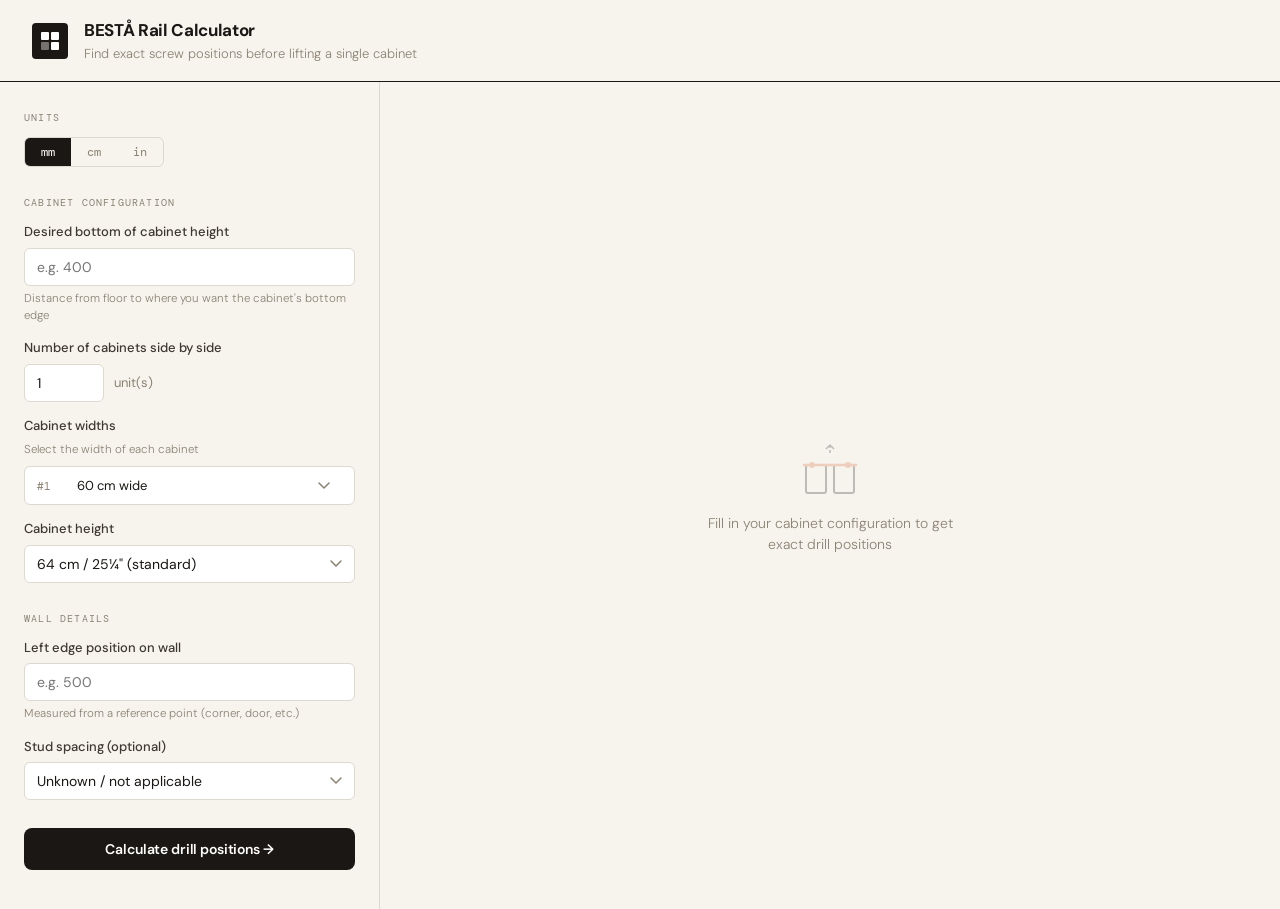
==== index.html @ 47ca7db7 "fix: add async Google Ads script to index and tv-bench HTML files" ====
<!doctype html>
<html lang="en">
  <head>
    <meta charset="UTF-8" />
    <meta name="viewport" content="width=device-width, initial-scale=1.0" />
    <title>BESTÅ Rail Calculator</title>
    <style>
      @import url('https://fonts.googleapis.com/css2?family=DM+Mono:ital,wght@0,400;0,500;1,400&family=DM+Sans:ital,opsz,wght@0,9..40,300;0,9..40,500;0,9..40,700;1,9..40,300&display=swap');

      *,
      *::before,
      *::after {
        box-sizing: border-box;
        margin: 0;
        padding: 0;
      }

      :root {
        --cream: #f7f4ee;
        --dark: #1a1714;
        --mid: #3d3830;
        --muted: #8a8274;
        --accent: #d4622a;
        --accent-soft: #f0ddd4;
        --rail-blue: #2c5f8a;
        --rail-blue-soft: #d6e6f4;
        --green: #2e6b4a;
        --green-soft: #d4ebe0;
        --border: #ddd8d0;
      }

      body {
        font-family: 'DM Sans', system-ui, sans-serif;
        background: var(--cream);
        color: var(--dark);
        min-height: 100vh;
        font-size: 15px;
        line-height: 1.5;
      }

      header {
        border-bottom: 1.5px solid var(--dark);
        padding: 18px 32px;
        display: flex;
        align-items: center;
        gap: 16px;
      }

      .logo-mark {
        width: 36px;
        height: 36px;
        background: var(--dark);
        border-radius: 4px;
        display: grid;
        place-items: center;
        flex-shrink: 0;
      }
      .logo-mark svg {
        width: 22px;
        height: 22px;
      }

      header h1 {
        font-size: 17px;
        font-weight: 700;
        letter-spacing: -0.02em;
      }
      header p {
        font-size: 13px;
        color: var(--muted);
        font-weight: 300;
      }

      .layout {
        display: grid;
        grid-template-columns: 380px 1fr;
        min-height: calc(100vh - 73px);
      }

      /* ── SIDEBAR ── */
      .sidebar {
        border-right: 1.5px solid var(--border);
        padding: 28px 24px;
        display: flex;
        flex-direction: column;
        gap: 28px;
        overflow-y: auto;
      }

      .section-label {
        font-family: 'DM Mono', monospace;
        font-size: 10px;
        letter-spacing: 0.12em;
        text-transform: uppercase;
        color: var(--muted);
        margin-bottom: 12px;
      }

      .field-group {
        display: flex;
        flex-direction: column;
        gap: 14px;
      }

      .field label {
        display: block;
        font-size: 13px;
        font-weight: 500;
        margin-bottom: 6px;
        color: var(--mid);
      }
      .field .hint {
        font-size: 11.5px;
        color: var(--muted);
        margin-top: 4px;
        font-weight: 300;
      }

      .units-toggle {
        display: flex;
        border: 1.5px solid var(--border);
        border-radius: 6px;
        overflow: hidden;
        width: fit-content;
      }
      .units-toggle button {
        padding: 6px 16px;
        font-family: 'DM Mono', monospace;
        font-size: 12px;
        background: none;
        border: none;
        cursor: pointer;
        color: var(--muted);
        transition: all 0.15s;
      }
      .units-toggle button.active {
        background: var(--dark);
        color: white;
      }

      select,
      input[type='number'] {
        width: 100%;
        padding: 9px 12px;
        border: 1.5px solid var(--border);
        border-radius: 6px;
        font-family: 'DM Sans', sans-serif;
        font-size: 14px;
        background: white;
        color: var(--dark);
        appearance: none;
        transition: border-color 0.15s;
      }
      select:focus,
      input[type='number']:focus {
        outline: none;
        border-color: var(--accent);
      }
      select {
        background-image: url("data:image/svg+xml,%3Csvg xmlns='http://www.w3.org/2000/svg' width='12' height='8' fill='none'%3E%3Cpath d='M1 1l5 5 5-5' stroke='%238A8274' stroke-width='1.5' stroke-linecap='round' stroke-linejoin='round'/%3E%3C/svg%3E");
        background-repeat: no-repeat;
        background-position: right 12px center;
        padding-right: 32px;
      }

      .cabinet-count {
        display: flex;
        align-items: center;
        gap: 10px;
      }
      .cabinet-count input[type='number'] {
        width: 80px;
      }

      .unit-row {
        display: flex;
        gap: 8px;
        align-items: center;
        padding: 10px 12px;
        background: white;
        border: 1.5px solid var(--border);
        border-radius: 6px;
      }
      .unit-row .unit-label {
        font-family: 'DM Mono', monospace;
        font-size: 11px;
        color: var(--muted);
        min-width: 32px;
        flex-shrink: 0;
      }
      .unit-row select {
        border: none;
        padding: 0 24px 0 0;
        font-size: 13px;
        background-color: transparent;
        flex: 1;
      }
      .unit-row select:focus {
        border: none;
      }

      .btn-primary {
        width: 100%;
        padding: 12px;
        background: var(--dark);
        color: white;
        border: none;
        border-radius: 8px;
        font-family: 'DM Sans', sans-serif;
        font-size: 14px;
        font-weight: 600;
        cursor: pointer;
        letter-spacing: -0.01em;
        transition: opacity 0.15s;
      }
      .btn-primary:hover {
        opacity: 0.85;
      }

      /* ── MAIN ── */
      .main {
        padding: 28px 32px;
        overflow-y: auto;
      }

      .placeholder {
        height: 100%;
        display: flex;
        flex-direction: column;
        align-items: center;
        justify-content: center;
        gap: 12px;
        color: var(--muted);
        text-align: center;
      }
      .placeholder svg {
        opacity: 0.25;
      }
      .placeholder p {
        font-size: 14px;
        font-weight: 300;
        max-width: 260px;
      }

      /* ── RESULTS ── */
      .results {
        display: flex;
        flex-direction: column;
        gap: 24px;
      }

      .result-header {
        padding-bottom: 16px;
        border-bottom: 1.5px solid var(--border);
      }
      .result-header h2 {
        font-size: 20px;
        font-weight: 700;
        letter-spacing: -0.02em;
      }
      .result-header p {
        font-size: 13px;
        color: var(--muted);
        margin-top: 4px;
      }

      .card {
        background: white;
        border: 1.5px solid var(--border);
        border-radius: 10px;
        overflow: hidden;
      }
      .card-header {
        padding: 14px 18px;
        border-bottom: 1.5px solid var(--border);
        display: flex;
        align-items: center;
        gap: 10px;
      }
      .card-header .icon {
        width: 28px;
        height: 28px;
        border-radius: 6px;
        display: grid;
        place-items: center;
        flex-shrink: 0;
      }
      .card-header h3 {
        font-size: 14px;
        font-weight: 600;
      }
      .card-body {
        padding: 16px 18px;
        display: flex;
        flex-direction: column;
        gap: 12px;
      }

      .measurement-row {
        display: flex;
        justify-content: space-between;
        align-items: center;
        padding: 10px 14px;
        border-radius: 6px;
        border: 1.5px solid var(--border);
      }
      .measurement-row .m-label {
        font-size: 13px;
        color: var(--mid);
      }
      .measurement-row .m-value {
        font-family: 'DM Mono', monospace;
        font-size: 16px;
        font-weight: 500;
        color: var(--dark);
      }
      .measurement-row.highlight {
        background: var(--accent-soft);
        border-color: var(--accent);
      }
      .measurement-row.highlight .m-value {
        color: var(--accent);
      }
      .measurement-row.blue {
        background: var(--rail-blue-soft);
        border-color: var(--rail-blue);
      }
      .measurement-row.blue .m-value {
        color: var(--rail-blue);
      }

      .note {
        display: flex;
        gap: 10px;
        align-items: flex-start;
        padding: 10px 14px;
        background: var(--green-soft);
        border: 1.5px solid var(--green);
        border-radius: 6px;
        font-size: 12.5px;
        color: #1e4d32;
        line-height: 1.5;
      }
      .note svg {
        flex-shrink: 0;
        margin-top: 1px;
      }

      .warn {
        display: flex;
        gap: 10px;
        align-items: flex-start;
        padding: 10px 14px;
        background: #fef3e2;
        border: 1.5px solid #e8a020;
        border-radius: 6px;
        font-size: 12.5px;
        color: #7a4a00;
        line-height: 1.5;
      }

      /* ── DIAGRAM ── */
      .diagram-wrap {
        background: white;
        border: 1.5px solid var(--border);
        border-radius: 10px;
        padding: 20px;
      }
      .diagram-wrap h3 {
        font-size: 13px;
        font-weight: 600;
        margin-bottom: 16px;
        color: var(--mid);
        font-family: 'DM Mono', monospace;
        letter-spacing: 0.06em;
        text-transform: uppercase;
        font-size: 10.5px;
      }

      svg.diagram {
        width: 100%;
        height: auto;
        display: block;
      }

      .steps-list {
        display: flex;
        flex-direction: column;
        gap: 10px;
      }
      .step {
        display: flex;
        gap: 12px;
        align-items: flex-start;
      }
      .step-num {
        width: 22px;
        height: 22px;
        background: var(--dark);
        color: white;
        border-radius: 50%;
        display: grid;
        place-items: center;
        font-family: 'DM Mono', monospace;
        font-size: 11px;
        font-weight: 500;
        flex-shrink: 0;
        margin-top: 1px;
      }
      .step-text {
        font-size: 13px;
        line-height: 1.5;
        color: var(--mid);
      }
      .step-text strong {
        color: var(--dark);
      }

      @media (max-width: 800px) {
        .layout {
          grid-template-columns: 1fr;
        }
        .sidebar {
          border-right: none;
          border-bottom: 1.5px solid var(--border);
        }
      }
    </style>
    <script
      async
      src="https://pagead2.googlesyndication.com/pagead/js/adsbygoogle.js?client=ca-pub-3399938065938082"
      crossorigin="anonymous"
    ></script>
  </head>
  <body>
    <header>
      <div class="logo-mark">
        <svg viewBox="0 0 22 22" fill="none" xmlns="http://www.w3.org/2000/svg">
          <rect x="2" y="2" width="8" height="8" rx="1" fill="white" />
          <rect x="12" y="2" width="8" height="8" rx="1" fill="white" />
          <rect
            x="2"
            y="12"
            width="8"
            height="8"
            rx="1"
            fill="white"
            opacity="0.4"
          />
          <rect x="12" y="12" width="8" height="8" rx="1" fill="white" />
        </svg>
      </div>
      <div>
        <h1>BESTÅ Rail Calculator</h1>
        <p>Find exact screw positions before lifting a single cabinet</p>
      </div>
    </header>

    <div class="layout">
      <aside class="sidebar">
        <div>
          <div class="section-label">Units</div>
          <div class="units-toggle">
            <button class="active" onclick="setUnit('mm')">mm</button>
            <button onclick="setUnit('cm')">cm</button>
            <button onclick="setUnit('in')">in</button>
          </div>
        </div>

        <div>
          <div class="section-label">Cabinet configuration</div>
          <div class="field-group">
            <div class="field">
              <label>Desired bottom of cabinet height</label>
              <input
                type="number"
                id="bottom-height"
                placeholder="e.g. 400"
                min="0"
                step="1"
              />
              <div class="hint" id="bottom-hint">
                Distance from floor to where you want the cabinet's bottom edge
              </div>
            </div>

            <div class="field">
              <label>Number of cabinets side by side</label>
              <div class="cabinet-count">
                <input
                  type="number"
                  id="num-cabinets"
                  value="1"
                  min="1"
                  max="8"
                  step="1"
                  style="width: 80px"
                />
                <span style="font-size: 13px; color: var(--muted)"
                  >unit(s)</span
                >
              </div>
            </div>

            <div class="field">
              <label id="units-label">Cabinet widths</label>
              <div class="hint" style="margin-bottom: 8px">
                Select the width of each cabinet
              </div>
              <div id="cabinet-selects" class="field-group"></div>
            </div>

            <div class="field">
              <label>Cabinet height</label>
              <select id="cabinet-height">
                <option value="380">38 cm / 15" (short)</option>
                <option value="640" selected>64 cm / 25¼" (standard)</option>
              </select>
            </div>
          </div>
        </div>

        <div>
          <div class="section-label">Wall details</div>
          <div class="field-group">
            <div class="field">
              <label>Left edge position on wall</label>
              <input
                type="number"
                id="left-edge"
                placeholder="e.g. 500"
                min="0"
                step="1"
              />
              <div class="hint">
                Measured from a reference point (corner, door, etc.)
              </div>
            </div>
            <div class="field">
              <label>Stud spacing (optional)</label>
              <select id="stud-spacing">
                <option value="0">Unknown / not applicable</option>
                <option value="400">40 cm / 400 mm (European standard)</option>
                <option value="406">16" / 406 mm (North American)</option>
                <option value="600">60 cm / 600 mm (some European)</option>
                <option value="610">24" / 610 mm (North American alt)</option>
              </select>
            </div>
          </div>
        </div>

        <button class="btn-primary" onclick="calculate()">
          Calculate drill positions →
        </button>
      </aside>

      <main class="main">
        <div class="placeholder" id="placeholder">
          <svg width="64" height="64" viewBox="0 0 64 64" fill="none">
            <rect
              x="8"
              y="28"
              width="20"
              height="28"
              rx="2"
              stroke="#1A1714"
              stroke-width="2"
            />
            <rect
              x="36"
              y="28"
              width="20"
              height="28"
              rx="2"
              stroke="#1A1714"
              stroke-width="2"
            />
            <line
              x1="6"
              y1="28"
              x2="58"
              y2="28"
              stroke="#D4622A"
              stroke-width="2.5"
              stroke-linecap="round"
            />
            <circle cx="14" cy="28" r="3" fill="#D4622A" />
            <circle cx="50" cy="28" r="3" fill="#D4622A" />
            <line
              x1="32"
              y1="16"
              x2="32"
              y2="8"
              stroke="#1A1714"
              stroke-width="1.5"
              stroke-dasharray="3 2"
            />
            <polyline
              points="28,12 32,8 36,12"
              stroke="#1A1714"
              stroke-width="1.5"
              stroke-linejoin="round"
              fill="none"
            />
          </svg>
          <p>Fill in your cabinet configuration to get exact drill positions</p>
        </div>
        <div class="results" id="results" style="display: none"></div>
      </main>
    </div>

    <script>
      // ── Constants (all in mm) ──────────────────────────────────────────────
      const CABINET_WIDTHS_MM = { 60: 600, 120: 1200 };
      // The BESTA suspension rail hook engages near the very top of the cabinet.
      // IKEA instructs that the RAIL screw holes sit ~37mm from the top of the cabinet
      // (same principle as METOD where rail bottom = top - 60mm, but BESTA rail is narrower;
      // empirically confirmed: hook clips attach at ~top - 37mm on the cabinet back)
      const RAIL_SCREW_OFFSET_FROM_TOP = 37; // mm: how far below cabinet top the rail screw centre is
      // Rail width matches cabinet width (one 60cm rail per 60cm cabinet, two for 120cm)
      // The rail screw holes sit at the very top of the rail strip (≈ 10mm from rail's own top edge)
      // But from the CABINET's perspective: the hook on the cabinet back sits at top - 37mm

      // BESTA frame widths (nominal mm)
      // 60cm frame: 598mm actual
      // 120cm frame: 1196mm actual (gap between is ~4mm filler)
      const FRAME_ACTUAL = { 60: 598, 120: 1196 };

      let currentUnit = 'mm';

      function setUnit(u) {
        currentUnit = u;
        document.querySelectorAll('.units-toggle button').forEach((b) => {
          b.classList.toggle('active', b.textContent === u);
        });
        const hint = document.getElementById('bottom-hint');
        const labels = {
          mm: "Distance from floor to where you want the cabinet's bottom edge",
          cm: 'Distance from floor to bottom edge of cabinet',
          in: 'Distance from floor to bottom edge of cabinet',
        };
        hint.textContent = labels[u];
        document.getElementById('units-label').textContent =
          `Cabinet widths (${u === 'in' ? 'inches' : u})`;
        updateSelectLabels();
      }

      function toMM(v) {
        if (currentUnit === 'cm') return v * 10;
        if (currentUnit === 'in') return v * 25.4;
        return v;
      }

      function fromMM(v) {
        if (currentUnit === 'cm') return +(v / 10).toFixed(1);
        if (currentUnit === 'in') return +(v / 25.4).toFixed(3);
        return Math.round(v);
      }

      function fmt(mm) {
        const v = fromMM(mm);
        if (currentUnit === 'in') {
          // Show as decimal and fraction
          const whole = Math.floor(v);
          const frac = v - whole;
          const fracs = [
            [1 / 2, '½'],
            [1 / 4, '¼'],
            [3 / 4, '¾'],
            [1 / 8, '⅛'],
            [3 / 8, '⅜'],
            [5 / 8, '⅝'],
            [7 / 8, '⅞'],
          ];
          for (const [f, s] of fracs) {
            if (Math.abs(frac - f) < 0.02)
              return `${whole > 0 ? whole : ''}${s}"`;
          }
          return `${v.toFixed(2)}"`;
        }
        if (currentUnit === 'cm') return `${v} cm`;
        return `${v} mm`;
      }

      function updateSelectLabels() {
        const selects = document.querySelectorAll('#cabinet-selects select');
        selects.forEach((s) => {
          const val = s.value;
          s.innerHTML = unitOptions();
          s.value = val;
        });
      }

      function unitOptions() {
        if (currentUnit === 'in') {
          return `<option value="60">23⅝" wide</option><option value="120">47¼" wide</option>`;
        }
        return `<option value="60">60 cm wide</option><option value="120">120 cm wide</option>`;
      }

      function rebuildSelects() {
        const n = parseInt(document.getElementById('num-cabinets').value) || 1;
        const container = document.getElementById('cabinet-selects');
        const existing = container.querySelectorAll('select');
        const vals = [...existing].map((s) => s.value);

        container.innerHTML = '';
        for (let i = 0; i < n; i++) {
          const row = document.createElement('div');
          row.className = 'unit-row';
          row.innerHTML = `<span class="unit-label">#${i + 1}</span><select>${unitOptions()}</select>`;
          if (vals[i]) row.querySelector('select').value = vals[i];
          container.appendChild(row);
        }
      }

      document
        .getElementById('num-cabinets')
        .addEventListener('input', rebuildSelects);
      rebuildSelects();

      function calculate() {
        const bottomHeightInput = parseFloat(
          document.getElementById('bottom-height').value,
        );
        if (isNaN(bottomHeightInput) || bottomHeightInput < 0) {
          alert('Please enter a valid bottom height.');
          return;
        }
        const bottomHeightMM = toMM(bottomHeightInput);
        const cabinetHeightMM = parseInt(
          document.getElementById('cabinet-height').value,
        );
        const topHeightMM = bottomHeightMM + cabinetHeightMM;

        // Rail screw centre height from floor
        const railScrewHeightMM = topHeightMM - RAIL_SCREW_OFFSET_FROM_TOP;

        // Gather cabinet widths
        const selects = document.querySelectorAll('#cabinet-selects select');
        const cabWidths = [...selects].map((s) => parseInt(s.value)); // in cm keys

        const leftEdgeInput =
          parseFloat(document.getElementById('left-edge').value) || 0;
        const leftEdgeMM = toMM(leftEdgeInput);
        const studSpacing = parseInt(
          document.getElementById('stud-spacing').value,
        );

        // Build cabinet layout
        let cumulativeX = leftEdgeMM;
        const cabinets = cabWidths.map((w, i) => {
          const actualW = FRAME_ACTUAL[String(w)];
          const numRails = w === 60 ? 1 : 2;
          const rails = [];

          if (w === 60) {
            // Single rail, centred within cabinet
            rails.push({
              x: cumulativeX + actualW / 2,
              label: `Rail ${i + 1}`,
            });
          } else {
            // Two rails at ¼ and ¾ positions
            rails.push({
              x: cumulativeX + actualW * 0.25,
              label: `Rail ${i + 1}A`,
            });
            rails.push({
              x: cumulativeX + actualW * 0.75,
              label: `Rail ${i + 1}B`,
            });
          }

          const cab = {
            index: i + 1,
            width: w,
            actualW,
            startX: cumulativeX,
            endX: cumulativeX + actualW,
            numRails,
            rails,
          };
          cumulativeX += actualW + 4; // 4mm gap between frames
          return cab;
        });

        const totalWidthMM = cumulativeX - leftEdgeMM - 4;

        // Stud hint
        let studHints = [];
        if (studSpacing > 0) {
          // Starting from leftEdge, find where studs would be within cabinet range
          const start = leftEdgeMM;
          const end = leftEdgeMM + totalWidthMM;
          for (let x = 0; x <= end + studSpacing; x += studSpacing) {
            if (x >= start - studSpacing && x <= end + studSpacing)
              studHints.push(x);
          }
        }

        // Render
        document.getElementById('placeholder').style.display = 'none';
        const resultsEl = document.getElementById('results');
        resultsEl.style.display = 'flex';

        resultsEl.innerHTML = `
    <div class="result-header">
      <h2>Drill positions for your BESTÅ</h2>
      <p>${cabWidths.length} cabinet${cabWidths.length > 1 ? 's' : ''} · ${fmt(totalWidthMM)} total width · ${document.getElementById('cabinet-height').options[document.getElementById('cabinet-height').selectedIndex].text}</p>
    </div>

    ${renderKeyMeasurements(bottomHeightMM, topHeightMM, railScrewHeightMM, totalWidthMM)}
    ${renderCabinetCards(cabinets, railScrewHeightMM)}
    ${renderDiagram(cabinets, bottomHeightMM, topHeightMM, railScrewHeightMM, leftEdgeMM, studHints)}
    ${renderInstructions(cabinets, railScrewHeightMM)}
  `;
      }

      function renderKeyMeasurements(bottom, top, railH, totalW) {
        return `
    <div class="card">
      <div class="card-header">
        <div class="icon" style="background:var(--accent-soft)">
          <svg width="16" height="16" viewBox="0 0 16 16" fill="none"><path d="M2 8h12M8 2v12" stroke="#D4622A" stroke-width="1.5" stroke-linecap="round"/><circle cx="8" cy="8" r="2.5" stroke="#D4622A" stroke-width="1.5"/></svg>
        </div>
        <h3>Key heights from floor</h3>
      </div>
      <div class="card-body">
        <div class="measurement-row">
          <span class="m-label">Cabinet bottom edge</span>
          <span class="m-value">${fmt(bottom)}</span>
        </div>
        <div class="measurement-row">
          <span class="m-label">Cabinet top edge</span>
          <span class="m-value">${fmt(top)}</span>
        </div>
        <div class="measurement-row highlight">
          <span class="m-label">🎯 Rail screw centre height</span>
          <span class="m-value">${fmt(railH)}</span>
        </div>
        <div class="note">
          <svg width="16" height="16" viewBox="0 0 16 16" fill="none"><circle cx="8" cy="8" r="6.5" stroke="#2E6B4A" stroke-width="1.3"/><path d="M8 7v4M8 5.5v.5" stroke="#2E6B4A" stroke-width="1.3" stroke-linecap="round"/></svg>
          <span>Draw a perfectly level line at <strong>${fmt(railH)}</strong> from the floor. This is where every screw goes — on this single horizontal line.</span>
        </div>
      </div>
    </div>
  `;
      }

      function renderCabinetCards(cabinets, railH) {
        return cabinets
          .map((cab) => {
            const railRows = cab.rails
              .map(
                (r) => `
      <div class="measurement-row blue">
        <span class="m-label">${r.label} — rail centre from left edge</span>
        <span class="m-value">${fmt(r.x)}</span>
      </div>
    `,
              )
              .join('');

            const railNote =
              cab.width === 120
                ? `<div class="note"><svg width="16" height="16" viewBox="0 0 16 16" fill="none"><circle cx="8" cy="8" r="6.5" stroke="#2E6B4A" stroke-width="1.3"/><path d="M8 7v4M8 5.5v.5" stroke="#2E6B4A" stroke-width="1.3" stroke-linecap="round"/></svg><span>120 cm frames need <strong>2 rails</strong>, positioned at roughly ¼ and ¾ across the cabinet width.</span></div>`
                : '';

            return `
      <div class="card">
        <div class="card-header">
          <div class="icon" style="background:#EEF2FF">
            <svg width="16" height="16" viewBox="0 0 16 16" fill="none"><rect x="2" y="6" width="12" height="8" rx="1.5" stroke="#3D50C3" stroke-width="1.3"/><path d="M5 6V4.5a3 3 0 016 0V6" stroke="#3D50C3" stroke-width="1.3" stroke-linecap="round"/></svg>
          </div>
          <h3>Cabinet ${cab.index} — ${cab.width} cm wide</h3>
        </div>
        <div class="card-body">
          <div class="measurement-row">
            <span class="m-label">Left edge of cabinet</span>
            <span class="m-value">${fmt(cab.startX)}</span>
          </div>
          <div class="measurement-row">
            <span class="m-label">Right edge of cabinet</span>
            <span class="m-value">${fmt(cab.endX)}</span>
          </div>
          ${railRows}
          ${railNote}
        </div>
      </div>
    `;
          })
          .join('');
      }

      function renderDiagram(
        cabinets,
        bottom,
        top,
        railH,
        leftEdge,
        studHints,
      ) {
        const allRight = cabinets[cabinets.length - 1].endX;
        const totalW = allRight - leftEdge;

        // SVG coordinate system
        const W = 660,
          H = 300;
        const margin = { top: 30, right: 60, bottom: 40, left: 70 };
        const drawW = W - margin.left - margin.right;
        const drawH = H - margin.top - margin.bottom;

        // Map mm → SVG
        const xScale = (v) => margin.left + ((v - leftEdge) / totalW) * drawW;
        const maxH = top + 60;
        const yScale = (v) => H - margin.bottom - (v / maxH) * drawH;

        let svgContent = '';

        // Floor line
        svgContent += `<line x1="${margin.left}" y1="${yScale(0)}" x2="${W - margin.right}" y2="${yScale(0)}" stroke="#8A8274" stroke-width="1" stroke-dasharray="4 3"/>`;
        svgContent += `<text x="${margin.left - 5}" y="${yScale(0) + 4}" text-anchor="end" font-size="9" fill="#8A8274" font-family="DM Mono,monospace">FLOOR</text>`;

        // Rail line (the target height)
        svgContent += `<line x1="${margin.left}" y1="${yScale(railH)}" x2="${W - margin.right}" y2="${yScale(railH)}" stroke="#D4622A" stroke-width="2" stroke-dasharray="6 3"/>`;
        svgContent += `<text x="${W - margin.right + 6}" y="${yScale(railH) + 4}" font-size="9" fill="#D4622A" font-family="DM Mono,monospace">${fmt(railH)}</text>`;

        // Cabinet top line
        svgContent += `<line x1="${margin.left}" y1="${yScale(top)}" x2="${W - margin.right}" y2="${yScale(top)}" stroke="#3D3830" stroke-width="1" stroke-dasharray="3 3" opacity="0.4"/>`;
        svgContent += `<text x="${W - margin.right + 6}" y="${yScale(top) + 4}" font-size="9" fill="#3D3830" font-family="DM Mono,monospace" opacity="0.6">${fmt(top)}</text>`;

        // Stud lines
        if (studHints && studHints.length > 0) {
          studHints.forEach((sx) => {
            const px = xScale(sx);
            if (px >= margin.left && px <= W - margin.right) {
              svgContent += `<line x1="${px}" y1="${yScale(0)}" x2="${px}" y2="${margin.top}" stroke="#8A8274" stroke-width="1" stroke-dasharray="3 3" opacity="0.5"/>`;
            }
          });
        }

        // Cabinets
        cabinets.forEach((cab, i) => {
          const x1 = xScale(cab.startX);
          const x2 = xScale(cab.endX);
          const y1 = yScale(top);
          const y2 = yScale(bottom);
          svgContent += `<rect x="${x1 + 1}" y="${y1}" width="${x2 - x1 - 2}" height="${y2 - y1}" fill="#F0DDD4" stroke="#D4622A" stroke-width="1.5" rx="2"/>`;
          // Cabinet label
          svgContent += `<text x="${(x1 + x2) / 2}" y="${(y1 + y2) / 2 + 5}" text-anchor="middle" font-size="11" fill="#3D3830" font-family="DM Sans,sans-serif" font-weight="500">#${i + 1} — ${cab.width}cm</text>`;

          // Rail screw markers
          cab.rails.forEach((r) => {
            const rx = xScale(r.x);
            const ry = yScale(railH);
            svgContent += `<circle cx="${rx}" cy="${ry}" r="6" fill="#D4622A" stroke="white" stroke-width="1.5"/>`;
            svgContent += `<line x1="${rx}" y1="${ry - 6}" x2="${rx}" y2="${yScale(top) + 1}" stroke="#D4622A" stroke-width="1" stroke-dasharray="2 2" opacity="0.6"/>`;
          });
        });

        // Dimension arrow: bottom height
        const arrowX = margin.left - 22;
        svgContent += `
    <line x1="${arrowX}" y1="${yScale(0)}" x2="${arrowX}" y2="${yScale(bottom)}" stroke="#1A1714" stroke-width="1"/>
    <line x1="${arrowX - 4}" y1="${yScale(bottom) + 3}" x2="${arrowX}" y2="${yScale(bottom) - 2}" stroke="#1A1714" stroke-width="1"/>
    <line x1="${arrowX + 4}" y1="${yScale(bottom) + 3}" x2="${arrowX}" y2="${yScale(bottom) - 2}" stroke="#1A1714" stroke-width="1"/>
    <text transform="translate(${arrowX - 8}, ${(yScale(0) + yScale(bottom)) / 2}) rotate(-90)" text-anchor="middle" font-size="9" fill="#3D3830" font-family="DM Mono,monospace">${fmt(bottom)}</text>
  `;

        // Legend
        let legendSvg = `
    <circle cx="${margin.left + 12}" cy="${H - 10}" r="5" fill="#D4622A"/>
    <text x="${margin.left + 22}" y="${H - 6}" font-size="9" fill="#3D3830" font-family="DM Sans,sans-serif">Rail centre</text>
    <line x1="${margin.left + 90}" y1="${H - 10}" x2="${margin.left + 106}" y2="${H - 10}" stroke="#D4622A" stroke-width="2" stroke-dasharray="4 2"/>
    <text x="${margin.left + 112}" y="${H - 6}" font-size="9" fill="#3D3830" font-family="DM Sans,sans-serif">Rail height line</text>
  `;
        if (studHints && studHints.length > 0) {
          legendSvg += `
    <line x1="${margin.left + 208}" y1="${H - 14}" x2="${margin.left + 208}" y2="${H - 4}" stroke="#8A8274" stroke-width="1" stroke-dasharray="3 3" opacity="0.8"/>
    <text x="${margin.left + 216}" y="${H - 6}" font-size="9" fill="#3D3830" font-family="DM Sans,sans-serif">Stud</text>
  `;
        }
        svgContent += legendSvg;

        return `
    <div class="diagram-wrap">
      <h3>Wall diagram (front view)</h3>
      <svg class="diagram" viewBox="0 0 ${W} ${H}" xmlns="http://www.w3.org/2000/svg">
        ${svgContent}
      </svg>
    </div>
  `;
      }

      function renderInstructions(cabinets, railH) {
        const allRails = cabinets.flatMap((c) => c.rails);

        const railList = allRails
          .map((r) => `<strong>${r.label}</strong> at ${fmt(r.x)}`)
          .join(', ');

        return `
    <div class="card">
      <div class="card-header">
        <div class="icon" style="background:var(--green-soft)">
          <svg width="16" height="16" viewBox="0 0 16 16" fill="none"><path d="M3 8l3 3 7-7" stroke="#2E6B4A" stroke-width="1.5" stroke-linecap="round" stroke-linejoin="round"/></svg>
        </div>
        <h3>Step-by-step installation</h3>
      </div>
      <div class="card-body">
        <div class="steps-list">
          <div class="step"><div class="step-num">1</div><div class="step-text">Assemble your BESTÅ cabinet(s) fully on the floor — doors, hinges, everything except legs.</div></div>
          <div class="step"><div class="step-num">2</div><div class="step-text">Draw a perfectly <strong>level horizontal line</strong> on the wall at <strong>${fmt(railH)}</strong> from the floor. Use a laser level or spirit level. This single line is where all your screws go.</div></div>
          <div class="step"><div class="step-num">3</div><div class="step-text">Mark the <strong>vertical positions</strong> of each rail screw along that line: ${railList}.</div></div>
          <div class="step"><div class="step-num">4</div><div class="step-text"><strong>Find studs</strong> along that line using a stud finder. The BESTÅ rail has many holes — there's always one near a stud. If there's no stud, use rated drywall anchors (at least 75 lbs / 35 kg each).</div></div>
          <div class="step"><div class="step-num">5</div><div class="step-text">Hold each rail against the wall, centred horizontally on its cabinet position. The <strong>top edge of the rail</strong> sits on your line. Mark through the holes that align with studs or chosen anchor spots.</div></div>
          <div class="step"><div class="step-num">6</div><div class="step-text">Drill and <strong>install anchors or drive screws</strong> into studs. Mount all rails. Use a connector clip to join adjacent rails for perfect alignment.</div></div>
          <div class="step"><div class="step-num">7</div><div class="step-text"><strong>Hook the cabinet</strong> onto the rail from above — you'll need ≥ 5 cm (2") clearance above the cabinet to ceiling to tilt it up onto the rail. The clips on the cabinet back click onto the rail.</div></div>
          <div class="step"><div class="step-num">8</div><div class="step-text">Secure with the <strong>locking clips and screws</strong> included with the rail. Check level and adjust. Snap on the white plastic covers.</div></div>
        </div>
        <div class="warn">
          <svg width="16" height="16" viewBox="0 0 16 16" fill="none" style="flex-shrink:0;margin-top:1px"><path d="M8 2L1.5 13.5h13L8 2z" stroke="#E8A020" stroke-width="1.3" fill="none"/><path d="M8 7v3M8 11.5v.5" stroke="#E8A020" stroke-width="1.3" stroke-linecap="round"/></svg>
          <span><strong>Not for BESTÅ TV benches.</strong> The suspension rail system only works with BESTÅ cabinet frames (60 cm and 120 cm wide), not the wide TV bench units. TV benches have their own separate wall-anchoring method.</span>
        </div>
      </div>
    </div>
  `;
      }
    </script>
  </body>
</html>
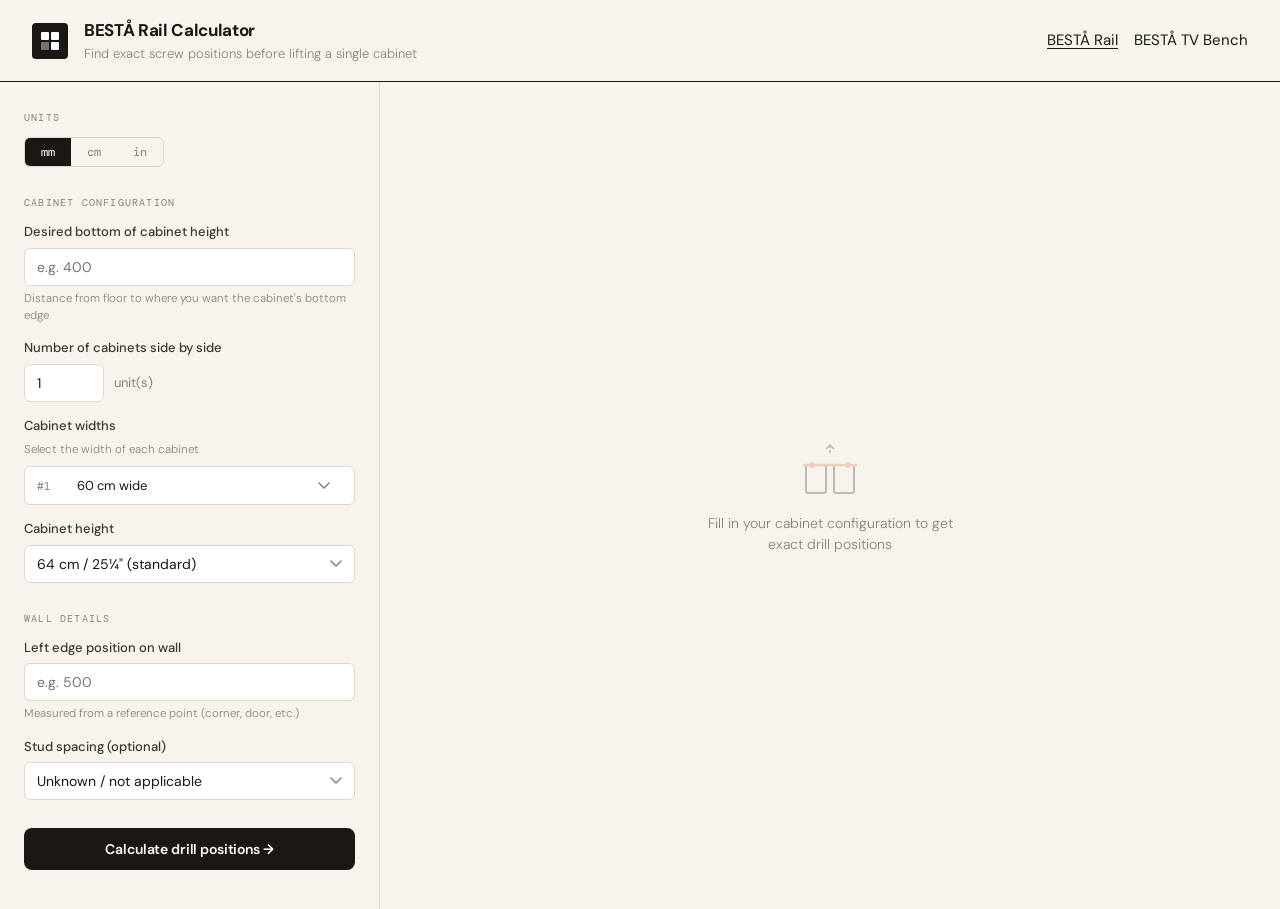
==== commit 71d4d8ea: "Refactor HTML and CSS structure for BESTÅ Rail and TV Bench calculators - Moved inline styles from i" ====
--- a/index.html
+++ b/index.html
@@ -4,428 +4,7 @@
     <meta charset="UTF-8" />
     <meta name="viewport" content="width=device-width, initial-scale=1.0" />
     <title>BESTÅ Rail Calculator</title>
-    <style>
-      @import url('https://fonts.googleapis.com/css2?family=DM+Mono:ital,wght@0,400;0,500;1,400&family=DM+Sans:ital,opsz,wght@0,9..40,300;0,9..40,500;0,9..40,700;1,9..40,300&display=swap');
-
-      *,
-      *::before,
-      *::after {
-        box-sizing: border-box;
-        margin: 0;
-        padding: 0;
-      }
-
-      :root {
-        --cream: #f7f4ee;
-        --dark: #1a1714;
-        --mid: #3d3830;
-        --muted: #8a8274;
-        --accent: #d4622a;
-        --accent-soft: #f0ddd4;
-        --rail-blue: #2c5f8a;
-        --rail-blue-soft: #d6e6f4;
-        --green: #2e6b4a;
-        --green-soft: #d4ebe0;
-        --border: #ddd8d0;
-      }
-
-      body {
-        font-family: 'DM Sans', system-ui, sans-serif;
-        background: var(--cream);
-        color: var(--dark);
-        min-height: 100vh;
-        font-size: 15px;
-        line-height: 1.5;
-      }
-
-      header {
-        border-bottom: 1.5px solid var(--dark);
-        padding: 18px 32px;
-        display: flex;
-        align-items: center;
-        gap: 16px;
-      }
-
-      .logo-mark {
-        width: 36px;
-        height: 36px;
-        background: var(--dark);
-        border-radius: 4px;
-        display: grid;
-        place-items: center;
-        flex-shrink: 0;
-      }
-      .logo-mark svg {
-        width: 22px;
-        height: 22px;
-      }
-
-      header h1 {
-        font-size: 17px;
-        font-weight: 700;
-        letter-spacing: -0.02em;
-      }
-      header p {
-        font-size: 13px;
-        color: var(--muted);
-        font-weight: 300;
-      }
-
-      .layout {
-        display: grid;
-        grid-template-columns: 380px 1fr;
-        min-height: calc(100vh - 73px);
-      }
-
-      /* ── SIDEBAR ── */
-      .sidebar {
-        border-right: 1.5px solid var(--border);
-        padding: 28px 24px;
-        display: flex;
-        flex-direction: column;
-        gap: 28px;
-        overflow-y: auto;
-      }
-
-      .section-label {
-        font-family: 'DM Mono', monospace;
-        font-size: 10px;
-        letter-spacing: 0.12em;
-        text-transform: uppercase;
-        color: var(--muted);
-        margin-bottom: 12px;
-      }
-
-      .field-group {
-        display: flex;
-        flex-direction: column;
-        gap: 14px;
-      }
-
-      .field label {
-        display: block;
-        font-size: 13px;
-        font-weight: 500;
-        margin-bottom: 6px;
-        color: var(--mid);
-      }
-      .field .hint {
-        font-size: 11.5px;
-        color: var(--muted);
-        margin-top: 4px;
-        font-weight: 300;
-      }
-
-      .units-toggle {
-        display: flex;
-        border: 1.5px solid var(--border);
-        border-radius: 6px;
-        overflow: hidden;
-        width: fit-content;
-      }
-      .units-toggle button {
-        padding: 6px 16px;
-        font-family: 'DM Mono', monospace;
-        font-size: 12px;
-        background: none;
-        border: none;
-        cursor: pointer;
-        color: var(--muted);
-        transition: all 0.15s;
-      }
-      .units-toggle button.active {
-        background: var(--dark);
-        color: white;
-      }
-
-      select,
-      input[type='number'] {
-        width: 100%;
-        padding: 9px 12px;
-        border: 1.5px solid var(--border);
-        border-radius: 6px;
-        font-family: 'DM Sans', sans-serif;
-        font-size: 14px;
-        background: white;
-        color: var(--dark);
-        appearance: none;
-        transition: border-color 0.15s;
-      }
-      select:focus,
-      input[type='number']:focus {
-        outline: none;
-        border-color: var(--accent);
-      }
-      select {
-        background-image: url("data:image/svg+xml,%3Csvg xmlns='http://www.w3.org/2000/svg' width='12' height='8' fill='none'%3E%3Cpath d='M1 1l5 5 5-5' stroke='%238A8274' stroke-width='1.5' stroke-linecap='round' stroke-linejoin='round'/%3E%3C/svg%3E");
-        background-repeat: no-repeat;
-        background-position: right 12px center;
-        padding-right: 32px;
-      }
-
-      .cabinet-count {
-        display: flex;
-        align-items: center;
-        gap: 10px;
-      }
-      .cabinet-count input[type='number'] {
-        width: 80px;
-      }
-
-      .unit-row {
-        display: flex;
-        gap: 8px;
-        align-items: center;
-        padding: 10px 12px;
-        background: white;
-        border: 1.5px solid var(--border);
-        border-radius: 6px;
-      }
-      .unit-row .unit-label {
-        font-family: 'DM Mono', monospace;
-        font-size: 11px;
-        color: var(--muted);
-        min-width: 32px;
-        flex-shrink: 0;
-      }
-      .unit-row select {
-        border: none;
-        padding: 0 24px 0 0;
-        font-size: 13px;
-        background-color: transparent;
-        flex: 1;
-      }
-      .unit-row select:focus {
-        border: none;
-      }
-
-      .btn-primary {
-        width: 100%;
-        padding: 12px;
-        background: var(--dark);
-        color: white;
-        border: none;
-        border-radius: 8px;
-        font-family: 'DM Sans', sans-serif;
-        font-size: 14px;
-        font-weight: 600;
-        cursor: pointer;
-        letter-spacing: -0.01em;
-        transition: opacity 0.15s;
-      }
-      .btn-primary:hover {
-        opacity: 0.85;
-      }
-
-      /* ── MAIN ── */
-      .main {
-        padding: 28px 32px;
-        overflow-y: auto;
-      }
-
-      .placeholder {
-        height: 100%;
-        display: flex;
-        flex-direction: column;
-        align-items: center;
-        justify-content: center;
-        gap: 12px;
-        color: var(--muted);
-        text-align: center;
-      }
-      .placeholder svg {
-        opacity: 0.25;
-      }
-      .placeholder p {
-        font-size: 14px;
-        font-weight: 300;
-        max-width: 260px;
-      }
-
-      /* ── RESULTS ── */
-      .results {
-        display: flex;
-        flex-direction: column;
-        gap: 24px;
-      }
-
-      .result-header {
-        padding-bottom: 16px;
-        border-bottom: 1.5px solid var(--border);
-      }
-      .result-header h2 {
-        font-size: 20px;
-        font-weight: 700;
-        letter-spacing: -0.02em;
-      }
-      .result-header p {
-        font-size: 13px;
-        color: var(--muted);
-        margin-top: 4px;
-      }
-
-      .card {
-        background: white;
-        border: 1.5px solid var(--border);
-        border-radius: 10px;
-        overflow: hidden;
-      }
-      .card-header {
-        padding: 14px 18px;
-        border-bottom: 1.5px solid var(--border);
-        display: flex;
-        align-items: center;
-        gap: 10px;
-      }
-      .card-header .icon {
-        width: 28px;
-        height: 28px;
-        border-radius: 6px;
-        display: grid;
-        place-items: center;
-        flex-shrink: 0;
-      }
-      .card-header h3 {
-        font-size: 14px;
-        font-weight: 600;
-      }
-      .card-body {
-        padding: 16px 18px;
-        display: flex;
-        flex-direction: column;
-        gap: 12px;
-      }
-
-      .measurement-row {
-        display: flex;
-        justify-content: space-between;
-        align-items: center;
-        padding: 10px 14px;
-        border-radius: 6px;
-        border: 1.5px solid var(--border);
-      }
-      .measurement-row .m-label {
-        font-size: 13px;
-        color: var(--mid);
-      }
-      .measurement-row .m-value {
-        font-family: 'DM Mono', monospace;
-        font-size: 16px;
-        font-weight: 500;
-        color: var(--dark);
-      }
-      .measurement-row.highlight {
-        background: var(--accent-soft);
-        border-color: var(--accent);
-      }
-      .measurement-row.highlight .m-value {
-        color: var(--accent);
-      }
-      .measurement-row.blue {
-        background: var(--rail-blue-soft);
-        border-color: var(--rail-blue);
-      }
-      .measurement-row.blue .m-value {
-        color: var(--rail-blue);
-      }
-
-      .note {
-        display: flex;
-        gap: 10px;
-        align-items: flex-start;
-        padding: 10px 14px;
-        background: var(--green-soft);
-        border: 1.5px solid var(--green);
-        border-radius: 6px;
-        font-size: 12.5px;
-        color: #1e4d32;
-        line-height: 1.5;
-      }
-      .note svg {
-        flex-shrink: 0;
-        margin-top: 1px;
-      }
-
-      .warn {
-        display: flex;
-        gap: 10px;
-        align-items: flex-start;
-        padding: 10px 14px;
-        background: #fef3e2;
-        border: 1.5px solid #e8a020;
-        border-radius: 6px;
-        font-size: 12.5px;
-        color: #7a4a00;
-        line-height: 1.5;
-      }
-
-      /* ── DIAGRAM ── */
-      .diagram-wrap {
-        background: white;
-        border: 1.5px solid var(--border);
-        border-radius: 10px;
-        padding: 20px;
-      }
-      .diagram-wrap h3 {
-        font-size: 13px;
-        font-weight: 600;
-        margin-bottom: 16px;
-        color: var(--mid);
-        font-family: 'DM Mono', monospace;
-        letter-spacing: 0.06em;
-        text-transform: uppercase;
-        font-size: 10.5px;
-      }
-
-      svg.diagram {
-        width: 100%;
-        height: auto;
-        display: block;
-      }
-
-      .steps-list {
-        display: flex;
-        flex-direction: column;
-        gap: 10px;
-      }
-      .step {
-        display: flex;
-        gap: 12px;
-        align-items: flex-start;
-      }
-      .step-num {
-        width: 22px;
-        height: 22px;
-        background: var(--dark);
-        color: white;
-        border-radius: 50%;
-        display: grid;
-        place-items: center;
-        font-family: 'DM Mono', monospace;
-        font-size: 11px;
-        font-weight: 500;
-        flex-shrink: 0;
-        margin-top: 1px;
-      }
-      .step-text {
-        font-size: 13px;
-        line-height: 1.5;
-        color: var(--mid);
-      }
-      .step-text strong {
-        color: var(--dark);
-      }
-
-      @media (max-width: 800px) {
-        .layout {
-          grid-template-columns: 1fr;
-        }
-        .sidebar {
-          border-right: none;
-          border-bottom: 1.5px solid var(--border);
-        }
-      }
-    </style>
+    <link rel="stylesheet" href="/styles.css" />
     <script
       async
       src="https://pagead2.googlesyndication.com/pagead/js/adsbygoogle.js?client=ca-pub-3399938065938082"
@@ -434,25 +13,35 @@
   </head>
   <body>
     <header>
-      <div class="logo-mark">
-        <svg viewBox="0 0 22 22" fill="none" xmlns="http://www.w3.org/2000/svg">
-          <rect x="2" y="2" width="8" height="8" rx="1" fill="white" />
-          <rect x="12" y="2" width="8" height="8" rx="1" fill="white" />
-          <rect
-            x="2"
-            y="12"
-            width="8"
-            height="8"
-            rx="1"
-            fill="white"
-            opacity="0.4"
-          />
-          <rect x="12" y="12" width="8" height="8" rx="1" fill="white" />
-        </svg>
-      </div>
-      <div>
-        <h1>BESTÅ Rail Calculator</h1>
-        <p>Find exact screw positions before lifting a single cabinet</p>
+      <div class="header-left">
+        <div class="logo-mark">
+          <svg
+            viewBox="0 0 22 22"
+            fill="none"
+            xmlns="http://www.w3.org/2000/svg"
+          >
+            <rect x="2" y="2" width="8" height="8" rx="1" fill="white" />
+            <rect x="12" y="2" width="8" height="8" rx="1" fill="white" />
+            <rect
+              x="2"
+              y="12"
+              width="8"
+              height="8"
+              rx="1"
+              fill="white"
+              opacity="0.4"
+            />
+            <rect x="12" y="12" width="8" height="8" rx="1" fill="white" />
+          </svg>
+        </div>
+        <div>
+          <h1>BESTÅ Rail Calculator</h1>
+          <p>Find exact screw positions before lifting a single cabinet</p>
+        </div>
+      </div>
+      <div class="header-right">
+        <a class="active" href="/">BESTÅ Rail</a>
+        <a href="/tv-bench">BESTÅ TV Bench</a>
       </div>
     </header>
 
--- a/styles.css
+++ b/styles.css
@@ -0,0 +1,472 @@
+@import url('https://fonts.googleapis.com/css2?family=DM+Mono:ital,wght@0,400;0,500;1,400&family=DM+Sans:ital,opsz,wght@0,9..40,300;0,9..40,500;0,9..40,700;1,9..40,300&display=swap');
+
+*,
+*::before,
+*::after {
+  box-sizing: border-box;
+  margin: 0;
+  padding: 0;
+}
+
+:root {
+  --cream: #f7f4ee;
+  --dark: #1a1714;
+  --mid: #3d3830;
+  --muted: #8a8274;
+  --accent: #d4622a;
+  --accent-soft: #f0ddd4;
+  --rail-blue: #2c5f8a;
+  --rail-blue-soft: #d6e6f4;
+  --green: #2e6b4a;
+  --green-soft: #d4ebe0;
+  --border: #ddd8d0;
+}
+
+body {
+  font-family: 'DM Sans', system-ui, sans-serif;
+  background: var(--cream);
+  color: var(--dark);
+  min-height: 100vh;
+  font-size: 15px;
+  line-height: 1.5;
+}
+
+header {
+  border-bottom: 1.5px solid var(--dark);
+  padding: 18px 32px;
+  display: flex;
+  justify-content: space-between;
+  align-items: center;
+}
+
+.header-left {
+  display: flex;
+  gap: 16px;
+  align-items: center;
+}
+
+.header-right {
+  display: flex;
+  gap: 16px;
+}
+
+.header-right a {
+  color: var(--dark);
+  text-decoration: none;
+}
+
+a.active {
+  text-decoration: underline;
+  text-underline-offset: 3px;
+}
+
+.logo-mark {
+  width: 36px;
+  height: 36px;
+  background: var(--dark);
+  border-radius: 4px;
+  display: grid;
+  place-items: center;
+  flex-shrink: 0;
+}
+.logo-mark svg {
+  width: 22px;
+  height: 22px;
+}
+
+header h1 {
+  font-size: 17px;
+  font-weight: 700;
+  letter-spacing: -0.02em;
+}
+header p {
+  font-size: 13px;
+  color: var(--muted);
+  font-weight: 300;
+}
+
+.layout {
+  display: grid;
+  grid-template-columns: 380px 1fr;
+  min-height: calc(100vh - 73px);
+}
+
+/* ── SIDEBAR ── */
+.sidebar {
+  border-right: 1.5px solid var(--border);
+  padding: 28px 24px;
+  display: flex;
+  flex-direction: column;
+  gap: 28px;
+  overflow-y: auto;
+}
+
+.section-label {
+  font-family: 'DM Mono', monospace;
+  font-size: 10px;
+  letter-spacing: 0.12em;
+  text-transform: uppercase;
+  color: var(--muted);
+  margin-bottom: 12px;
+}
+
+.field-group {
+  display: flex;
+  flex-direction: column;
+  gap: 14px;
+}
+
+.field label {
+  display: block;
+  font-size: 13px;
+  font-weight: 500;
+  margin-bottom: 6px;
+  color: var(--mid);
+}
+.field .hint {
+  font-size: 11.5px;
+  color: var(--muted);
+  margin-top: 4px;
+  font-weight: 300;
+}
+
+.units-toggle {
+  display: flex;
+  border: 1.5px solid var(--border);
+  border-radius: 6px;
+  overflow: hidden;
+  width: fit-content;
+}
+.units-toggle button {
+  padding: 6px 16px;
+  font-family: 'DM Mono', monospace;
+  font-size: 12px;
+  background: none;
+  border: none;
+  cursor: pointer;
+  color: var(--muted);
+  transition: all 0.15s;
+}
+.units-toggle button.active {
+  background: var(--dark);
+  color: white;
+}
+
+select,
+input[type='number'] {
+  width: 100%;
+  padding: 9px 12px;
+  border: 1.5px solid var(--border);
+  border-radius: 6px;
+  font-family: 'DM Sans', sans-serif;
+  font-size: 14px;
+  background: white;
+  color: var(--dark);
+  appearance: none;
+  transition: border-color 0.15s;
+}
+select:focus,
+input[type='number']:focus {
+  outline: none;
+  border-color: var(--accent);
+}
+select {
+  background-image: url("data:image/svg+xml,%3Csvg xmlns='http://www.w3.org/2000/svg' width='12' height='8' fill='none'%3E%3Cpath d='M1 1l5 5 5-5' stroke='%238A8274' stroke-width='1.5' stroke-linecap='round' stroke-linejoin='round'/%3E%3C/svg%3E");
+  background-repeat: no-repeat;
+  background-position: right 12px center;
+  padding-right: 32px;
+}
+
+.cabinet-count {
+  display: flex;
+  align-items: center;
+  gap: 10px;
+}
+.cabinet-count input[type='number'] {
+  width: 80px;
+}
+
+.unit-row {
+  display: flex;
+  gap: 8px;
+  align-items: center;
+  padding: 10px 12px;
+  background: white;
+  border: 1.5px solid var(--border);
+  border-radius: 6px;
+}
+.unit-row .unit-label {
+  font-family: 'DM Mono', monospace;
+  font-size: 11px;
+  color: var(--muted);
+  min-width: 32px;
+  flex-shrink: 0;
+}
+.unit-row select {
+  border: none;
+  padding: 0 24px 0 0;
+  font-size: 13px;
+  background-color: transparent;
+  flex: 1;
+}
+.unit-row select:focus {
+  border: none;
+}
+
+.btn-primary {
+  width: 100%;
+  padding: 12px;
+  background: var(--dark);
+  color: white;
+  border: none;
+  border-radius: 8px;
+  font-family: 'DM Sans', sans-serif;
+  font-size: 14px;
+  font-weight: 600;
+  cursor: pointer;
+  letter-spacing: -0.01em;
+  transition: opacity 0.15s;
+}
+.btn-primary:hover {
+  opacity: 0.85;
+}
+
+/* ── MAIN ── */
+.main {
+  padding: 28px 32px;
+  overflow-y: auto;
+}
+
+.placeholder {
+  height: 100%;
+  display: flex;
+  flex-direction: column;
+  align-items: center;
+  justify-content: center;
+  gap: 12px;
+  color: var(--muted);
+  text-align: center;
+}
+.placeholder svg {
+  opacity: 0.25;
+}
+.placeholder p {
+  font-size: 14px;
+  font-weight: 300;
+  max-width: 260px;
+}
+
+/* ── RESULTS ── */
+.results {
+  display: flex;
+  flex-direction: column;
+  gap: 24px;
+}
+
+.result-header {
+  padding-bottom: 16px;
+  border-bottom: 1.5px solid var(--border);
+}
+.result-header h2 {
+  font-size: 20px;
+  font-weight: 700;
+  letter-spacing: -0.02em;
+}
+.result-header p {
+  font-size: 13px;
+  color: var(--muted);
+  margin-top: 4px;
+}
+
+.card {
+  background: white;
+  border: 1.5px solid var(--border);
+  border-radius: 10px;
+  overflow: hidden;
+}
+.card-header {
+  padding: 14px 18px;
+  border-bottom: 1.5px solid var(--border);
+  display: flex;
+  align-items: center;
+  gap: 10px;
+}
+.card-header .icon {
+  width: 28px;
+  height: 28px;
+  border-radius: 6px;
+  display: grid;
+  place-items: center;
+  flex-shrink: 0;
+}
+.card-header h3 {
+  font-size: 14px;
+  font-weight: 600;
+}
+.card-body {
+  padding: 16px 18px;
+  display: flex;
+  flex-direction: column;
+  gap: 12px;
+}
+
+.measurement-row {
+  display: flex;
+  justify-content: space-between;
+  align-items: center;
+  padding: 10px 14px;
+  border-radius: 6px;
+  border: 1.5px solid var(--border);
+}
+.measurement-row .m-label {
+  font-size: 13px;
+  color: var(--mid);
+}
+.measurement-row .m-value {
+  font-family: 'DM Mono', monospace;
+  font-size: 16px;
+  font-weight: 500;
+  color: var(--dark);
+}
+.measurement-row.highlight {
+  background: var(--accent-soft);
+  border-color: var(--accent);
+}
+.measurement-row.highlight .m-value {
+  color: var(--accent);
+}
+.measurement-row.blue {
+  background: var(--rail-blue-soft);
+  border-color: var(--rail-blue);
+}
+.measurement-row.blue .m-value {
+  color: var(--rail-blue);
+}
+
+.note {
+  display: flex;
+  gap: 10px;
+  align-items: flex-start;
+  padding: 10px 14px;
+  background: var(--green-soft);
+  border: 1.5px solid var(--green);
+  border-radius: 6px;
+  font-size: 12.5px;
+  color: #1e4d32;
+  line-height: 1.5;
+}
+.note svg {
+  flex-shrink: 0;
+  margin-top: 1px;
+}
+
+.warn {
+  display: flex;
+  gap: 10px;
+  align-items: flex-start;
+  padding: 10px 14px;
+  background: #fef3e2;
+  border: 1.5px solid #e8a020;
+  border-radius: 6px;
+  font-size: 12.5px;
+  color: #7a4a00;
+  line-height: 1.5;
+}
+
+/* ── DIAGRAM ── */
+.diagram-wrap {
+  background: white;
+  border: 1.5px solid var(--border);
+  border-radius: 10px;
+  padding: 20px;
+}
+.diagram-wrap h3 {
+  font-size: 13px;
+  font-weight: 600;
+  margin-bottom: 16px;
+  color: var(--mid);
+  font-family: 'DM Mono', monospace;
+  letter-spacing: 0.06em;
+  text-transform: uppercase;
+  font-size: 10.5px;
+}
+
+svg.diagram {
+  width: 100%;
+  height: auto;
+  display: block;
+}
+
+.steps-list {
+  display: flex;
+  flex-direction: column;
+  gap: 10px;
+}
+.step {
+  display: flex;
+  gap: 12px;
+  align-items: flex-start;
+}
+.step-num {
+  width: 22px;
+  height: 22px;
+  background: var(--dark);
+  color: white;
+  border-radius: 50%;
+  display: grid;
+  place-items: center;
+  font-family: 'DM Mono', monospace;
+  font-size: 11px;
+  font-weight: 500;
+  flex-shrink: 0;
+  margin-top: 1px;
+}
+.step-text {
+  font-size: 13px;
+  line-height: 1.5;
+  color: var(--mid);
+}
+.step-text strong {
+  color: var(--dark);
+}
+
+@media (max-width: 800px) {
+  .layout {
+    grid-template-columns: 1fr;
+  }
+  .sidebar {
+    border-right: none;
+    border-bottom: 1.5px solid var(--border);
+  }
+}
+
+@media (max-width: 600px) {
+  header {
+    padding: 14px 16px;
+  }
+  .sidebar {
+    padding: 20px 16px;
+  }
+  .main {
+    padding: 20px 16px;
+  }
+  select,
+  input[type='number'] {
+    font-size: 16px;
+  }
+  .measurement-row {
+    flex-direction: column;
+    align-items: flex-start;
+    gap: 6px;
+  }
+  .measurement-row .m-value {
+    font-size: 18px;
+  }
+  .result-header h2 {
+    font-size: 17px;
+  }
+  .placeholder {
+    min-height: 200px;
+    padding: 40px 0;
+  }
+}
